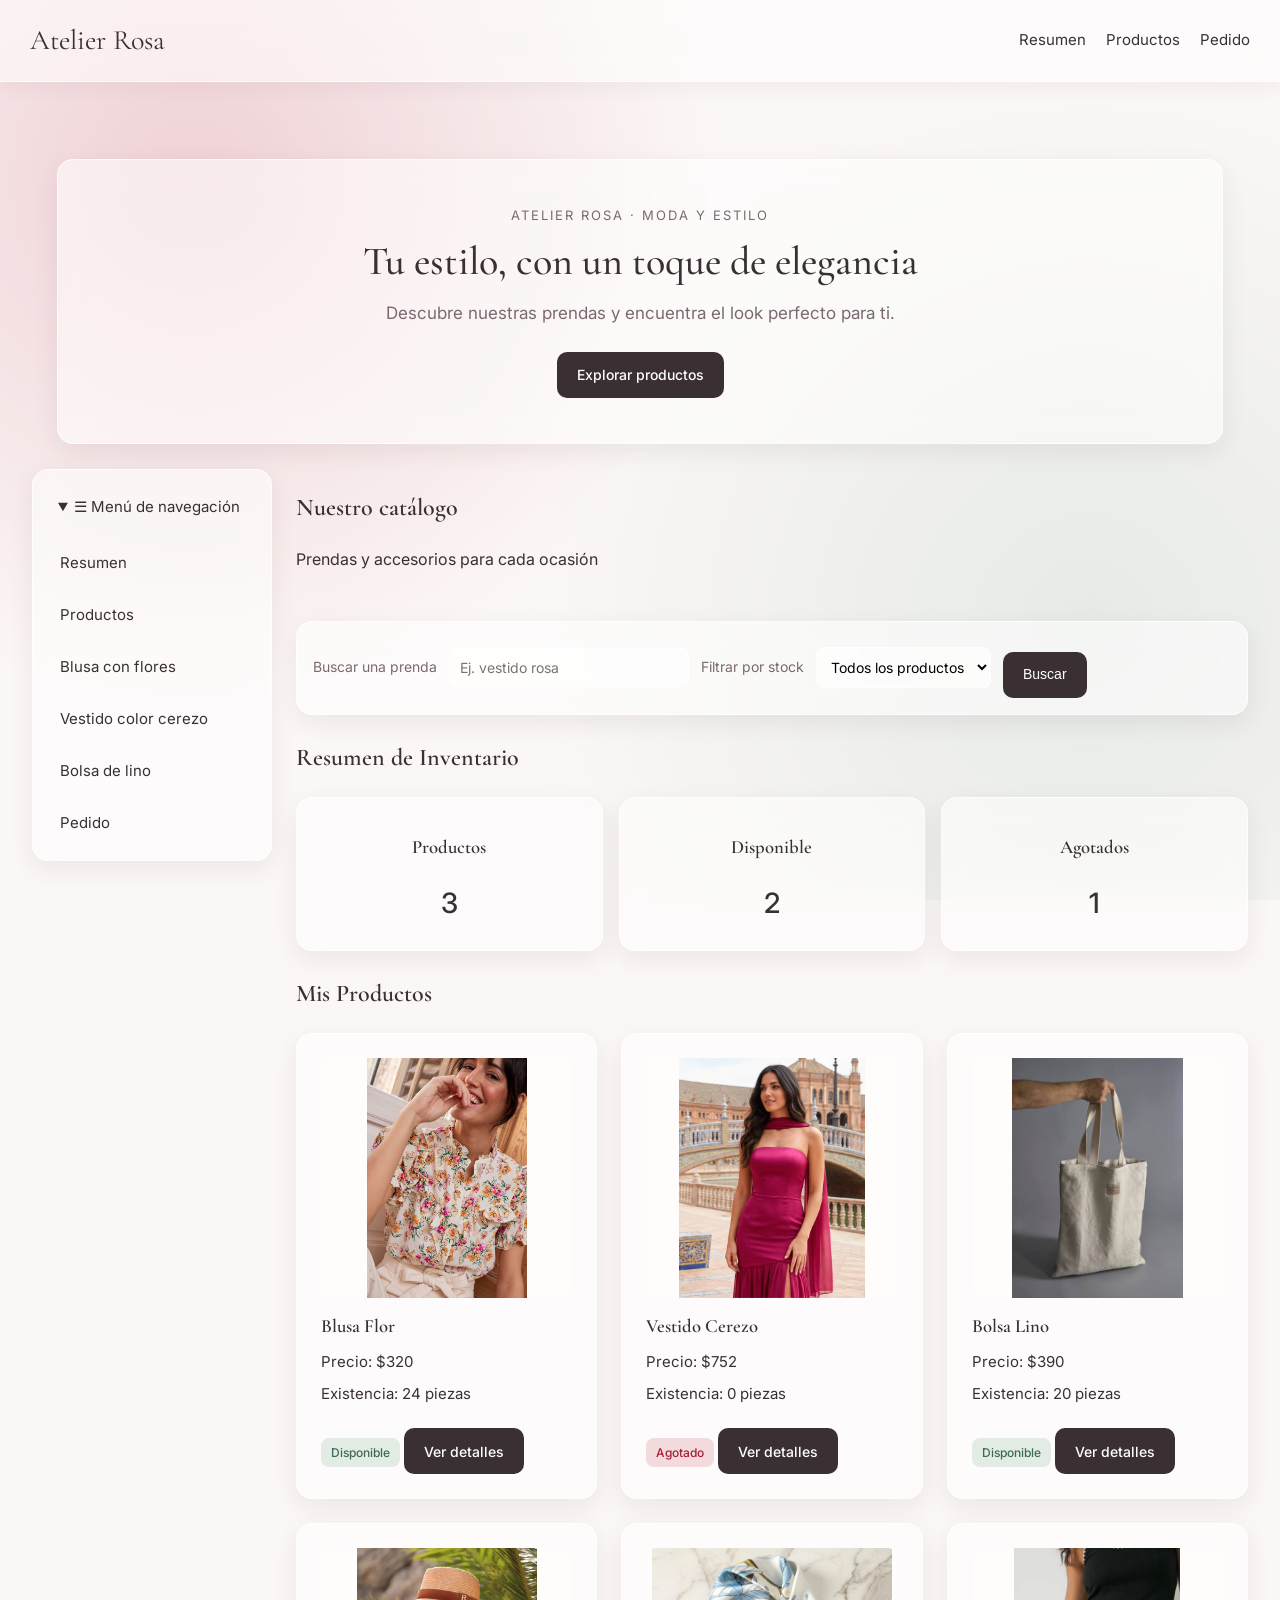
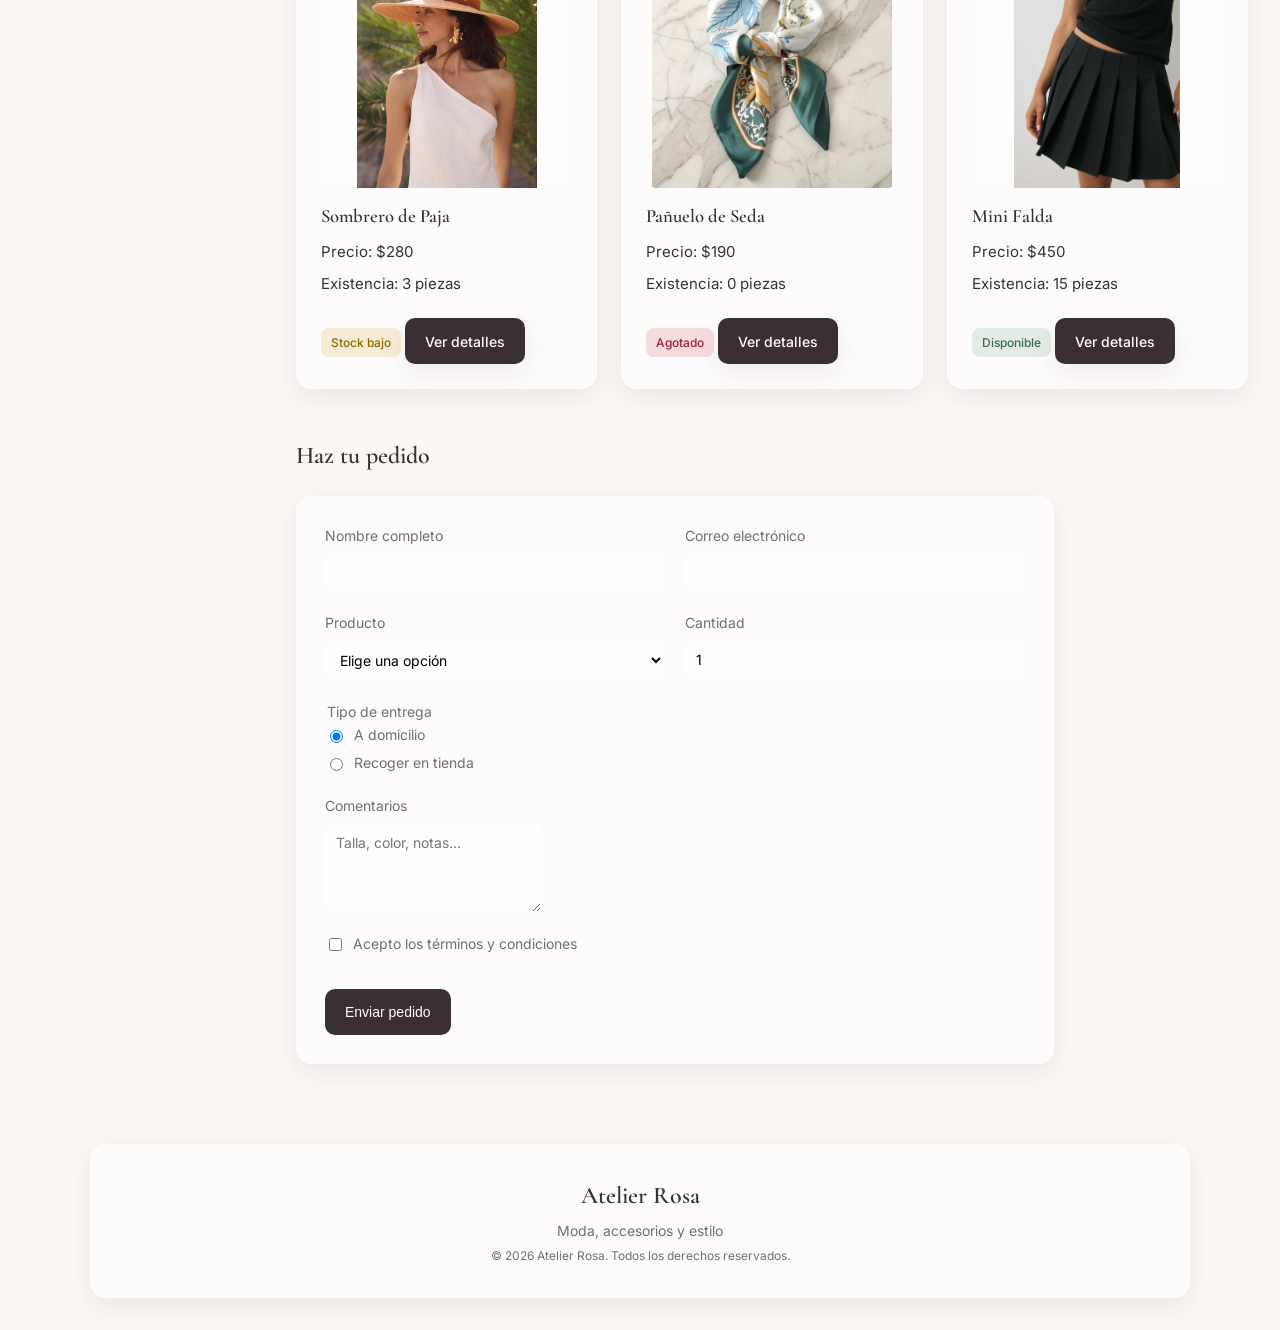
==== inventario/index.html @ b7610111 "Add files via upload" ====
<!DOCTYPE html>
<html lang="es">
<head>
    <meta charset="UTF-8">
    <meta name="viewport" content="width=device-width, initial-scale=1.0">
    <title>Atelier Rosa</title>

    <link rel="preconnect" href="https://fonts.googleapis.com">
    <link rel="preconnect" href="https://fonts.gstatic.com" crossorigin>
    <link href="https://fonts.googleapis.com/css2?family=Cormorant+Garamond:wght@500;600&family=Inter:wght@400;500&display=swap" rel="stylesheet">
    <link rel="stylesheet" href="styles.css">
</head>


<body>
    <!--Encabezado de pagina-->
    <header class="encabezado"> 
        <a href="#" class="logo">Atelier Rosa</a>

        <!--Menu de navegacion-->
        <nav>
            <a href="#resumen">Resumen</a>
            <a href="#productos">Productos</a>
            <a href="#pedido">Pedido</a>
        </nav>

    </header>

    <!--Contenido Principal-->
    <main>
        
        <!--Bienvenida-->

        <section class="bienvenida vidrio">
            <p class="etiqueta-bienvenida">ATELIER ROSA · MODA Y ESTILO</p>

            <h1>Tu estilo, con un toque de elegancia</h1>
            <p class="texto-bienvenida">
                Descubre nuestras prendas y encuentra el look perfecto para ti.
            </p>

            <a href="#productos" class="boton-bienvenida"> Explorar productos</a>
        </section>

        <!--Menu lateral-->
        <div class="diseno-panel">

        <aside class="barra-lateral vidrio">
            <details class="panel-lateral" open>
                <summary>☰ Menú de navegación</summary>
                <nav>
                    <a href="#resumen">Resumen</a>
                    <a href="#productos">Productos</a>
                    <a href="#detalles-blusa">Blusa con flores</a>
                    <a href="#vestido-cerezo">Vestido color cerezo</a>
                    <a href="#bolsa-lino">Bolsa de lino</a>

                    <a href="#pedido">Pedido</a>
                </nav>
                </details>
        </aside>

        <div class="contenido-panel">

        <section id="resumen">
            <h2>Nuestro catálogo</h2>
            <p>Prendas y accesorios para cada ocasión</p>
        </section>

        <!-- Herramientas para buscar y filtrar productos -->
        <form class="filtros-productos vidrio" action="#productos" method="get">
            <label for="buscar">Buscar una prenda</label>
            <input type="search" id="buscar" name="buscar" placeholder="Ej. vestido rosa">

            <label for="filtro-stock">Filtrar por stock</label>
            <select id="filtro-stock" name="stock">
                <option value="todos">Todos los productos</option>
                <option value="disponible">Disponible</option>
                <option value="bajo">Stock bajo</option>
                <option value="agotado">Agotado</option>
            </select>

            <button type="submit" class="boton-detalles">Buscar</button>

        </form>


         <!-- Resumen general del inventario -->
          <section class="resumen">
            <h2>Resumen de Inventario</h2>

            <div class="tarjetas-resumen">
                <article class="tarjeta-resumen vidrio">
                    <h3>Productos</h3>
                    <p>3</p>
                </article>

                <article class="tarjeta-resumen vidrio">
                    <h3>Disponible</h3>
                    <p>2</p>
                </article>

                <article class="tarjeta-resumen vidrio">
                    <h3>Agotados</h3>
                    <p>1</p>
                </article>
            </div>
          </section>


        <section id="productos">
            <h2>Mis Productos</h2>

            <div class="rejilla-productos">     <!-- Aquí agrupamos todas las tarjetas -->

                   <!-- primera tarjeta -->
                    <article class="producto vidrio">
                        <img
                        src="img/blusa-flores.jpg"
                        alt="Blusa con estampado de flores"
                        class="imagen-producto"
                        >

                        <h3>Blusa Flor</h3>
                        <p>Precio: $320</p>
                        <p>Existencia: 24 piezas</p>

                        <span class="disponible">Disponible</span>

                        <a href="#detalles-blusa" class="boton-detalles">
                            Ver detalles
                        </a>
                    </article>

                     <!-- seg. targ -->
                    <article class="producto vidrio">
                                                <img
                        src="img/vestido-cerezo.jpg"
                        alt="Vestido color cerezo"
                        class="imagen-producto"
                        >
                        <h3>Vestido Cerezo</h3>
                        <p>Precio: $752</p>
                        <p>Existencia: 0 piezas</p>

                        <span class="agotado">Agotado</span>

                        <a href="#vestido-cerezo" class="boton-detalles">
                            Ver detalles
                        </a>
                    </article>

                    <!-- terc. targ -->
                    <article class="producto vidrio">
                        <img
                        src="img/bolsa-lino.jpg"
                        alt="Bolsa de lino"
                        class="imagen-producto"
                        >
                        <h3>Bolsa Lino</h3>
                        <p>Precio: $390</p>
                        <p>Existencia: 20 piezas</p>

                        <span class="disponible">Disponible</span>

                        <a href="#bolsa-lino" class="boton-detalles">
                            Ver detalles
                        </a>
                    </article>

                    <!-- cuarta targ -->
                    <article class="producto vidrio">
                        <img
                        src="img/sombrero-paja.jpeg"
                        alt="Sombrero de Paja"
                        class="imagen-producto"
                        >
                        <h3>Sombrero de Paja</h3>
                        <p>Precio: $280</p>
                        <p>Existencia: 3 piezas</p>

                        <span class="bajo">Stock bajo</span>

                        <a href="#sombrero-paja" class="boton-detalles vidrio">
                            Ver detalles
                        </a>
                    </article>

                    <!-- quinta targ -->
                    <article class="producto vidrio">
                        <img
                        src="img/panuelo-seda.jpeg"
                        alt="panuelo de seda"
                        class="imagen-producto"
                        >
                        <h3>Pañuelo de Seda</h3>
                        <p>Precio: $190</p>
                        <p>Existencia: 0 piezas</p>

                        <span class="agotado">Agotado</span>

                        <a href="#panuelo-seda" class="boton-detalles vidrio">
                            Ver detalles
                        </a>
                    </article>

                    <!-- sexta. targ -->
                    <article class="producto vidrio">
                        <img
                        src="img/mini-falda.jpeg"
                        alt="Mini falda"
                        class="imagen-producto"
                        >
                        <h3>Mini Falda</h3>
                        <p>Precio: $450</p>
                        <p>Existencia: 15 piezas</p>

                        <span class="disponible">Disponible</span>

                        <a href="#mini-falda" class="boton-detalles vidrio">
                            Ver detalles
                        </a>
                    </article>
            </div>
        </section>

        <section id="pedido">
    <h2>Haz tu pedido</h2>

    <form class="formulario vidrio" action="#pedido" method="post">

        <div class="campo">
            <label for="nombre">Nombre completo</label>
            <input type="text" id="nombre" name="nombre" required>
        </div>

        <div class="campo">
            <label for="correo">Correo electrónico</label>
            <input type="email" id="correo" name="correo" required>
        </div>

        <div class="campo">
            <label for="producto">Producto</label>
            <select id="producto" name="producto" required>
                <option value="">Elige una opción</option>
                <option value="blusa">Blusa Flor</option>
                <option value="bolsa">Bolsa Lino</option>
            </select>
        </div>

        <div class="campo">
            <label for="cantidad">Cantidad</label>
            <input type="number" id="cantidad" name="cantidad" min="1" max="10" value="1" required>
        </div>

        <fieldset class="campo">
            <legend>Tipo de entrega</legend>
            <label><input type="radio" name="entrega" value="domicilio" checked> A domicilio</label>
            <label><input type="radio" name="entrega" value="tienda"> Recoger en tienda</label>
        </fieldset>

        <div class="campo campo-ancho">
            <label for="comentarios">Comentarios</label>
            <textarea id="comentarios" name="comentarios" rows="4" placeholder="Talla, color, notas..."></textarea>
        </div>

        <label class="terminos">
            <input type="checkbox" name="terminos" required>
            Acepto los términos y condiciones
        </label>

        <button type="submit" class="boton-detalles">Enviar pedido</button>
    </form>
</section>

        <!-- Detalles de la blusa -->
        <section id="detalles-blusa" class="detalles-producto vidrio">
            <h2>Blusa con flores</h2>
            <img
    src="img/blusa-flores.jpg"
    alt="Blusa con estampado de flores"
    class="imagen-producto"
>

<p><strong>Precio:</strong> $320</p>
<p><strong>Unidades disponibles:</strong> 24</p>
<p><strong>Descripción:</strong> Blusa ligera con estampado floral, ideal para un look delicado y primaveral.</p>

<a href="#productos" class="boton-detalles">Volver a productos</a>

        </section>

        <!-- Detalles del vestido -->
        <section id="vestido-cerezo" class="detalles-producto vidrio">
    <h2>Vestido color cerezo</h2>
    <img
    src="img/vestido-cerezo.jpg"
    alt="Vestido color cerezo"
    class="imagen-producto"
>

<p><strong>Precio:</strong> $752</p>
<p><strong>Unidades disponibles:</strong> 0</p>
<p><strong>Descripción:</strong> Vestido de color cerezo, perfecto para crear un look elegante y femenino.</p>

<a href="#productos" class="boton-detalles">Volver a productos</a>
</section>

<!-- Detalles de la bolsa -->
<section id="bolsa-lino" class="detalles-producto vidrio">
    <h2>Bolsa de lino</h2>

    <img
        src="img/bolsa-lino.jpg"
        alt="Bolsa de lino"
        class="imagen-producto"
    >

    <p><strong>Precio:</strong> $390</p>
    <p><strong>Unidades disponibles:</strong> 20</p>
    <p><strong>Descripción:</strong> Bolsa de lino ligera y versátil, ideal para acompañarte en tu día a día.</p>

    <a href="#productos" class="boton-detalles">Volver a productos</a>
</section>

<section id="sombrero-paja" class="detalles-producto">
    <h2>Sombrero de Paja</h2>
    <img src="img/sombrero-paja.jpeg" alt="Sombrero de paja" class="imagen-producto">
    <p><strong>Precio:</strong> $280</p>
    <p><strong>Unidades disponibles:</strong> 3</p>
    <p><strong>Description:</strong> Sombrero de paja ligero, ideal para días soleados.</p>
    <a href="#productos" class="boton-detalles">Volver a productos</a>

</section>


<section id="panuelo-seda" class="detalles-producto">
    <h2>Pañuelo de Seda</h2>
    <img src="img/panuelo-seda.jpeg" alt="Panuelo de Seda" class="imagen-producto">
    <p><strong>Precio:</strong> $190</p>
    <p><strong>Unidades disponibles:</strong> 0</p>
    <p><strong>Description:</strong> Pañuelo de seda suave, un toque elegante para cualquier look.</p>
    <a href="#productos" class="boton-detalles">Volver a productos</a>

</section>

<section id="mini-falda" class="detalles-producto vidrio">
    <h2>Mini falda</h2>
    <img src="img/mini-falda.jpeg" alt="mini-falda" class="imagen-producto">
    <p><strong>Precio:</strong> $450</p>
    <p><strong>Unidades disponibles:</strong> 15</p>
    <p><strong>Description:</strong> Mini falda versátil y cómoda, perfecta para el día a día.</p>
    <a href="#productos" class="boton-detalles">Volver a productos</a>

</section>

        </div>
        </div>
    </main>
<!--Pie de pagina-->
<footer class="pie vidrio">
    <p class="pie-marca">Atelier Rosa</p>
    <p class="pie-texto">Moda, accesorios y estilo</p>
    <p class="pie-copy">© 2026 Atelier Rosa. Todos los derechos reservados.</p>
</footer>


</body>
</html>
---- inventario/styles.css ----
:root {
    --fondo: #fbf7f5;
    --texto: #3a3033;
    --texto-suave: #7a6a70;
    --acento: #d98a9b;
    --vidrio: rgba(255, 255, 255, 0.55);
    --borde-vidrio: rgba(255, 255, 255, 0.7);
    --radio: 16px;
    --fuente-texto: "Inter", sans-serif;
    --fuente-titulo: "Cormorant Garamond", serif;
}

/* Estilos generales*/

body {
    background: 
        radial-gradient(circle at 15% 20%, rgba(217, 138, 155, 0.35), transparent 40%),
        radial-gradient(circle at 85% 70%, rgba(216, 226, 220, 0.6), transparent 45%),
        var(--fondo);
    background-attachment: fixed;
    color:  var(--texto);
    font-family: var(--fuente-texto);
    margin:0;
    line-height: 1.6;
    -webkit-font-smoothing: antialiased;

}

.vidrio {
    background: var(--vidrio);
    backdrop-filter: blur(12px);
    -webkit-backdrop-filter: blur(12px);
    border: 1px solid var(--borde-vidrio);
    box-shadow: 0 8px 24px rgba(60, 40, 50, 0.08);
    border-radius: var(--radio);
}

h1, h2, h3 {
    font-family: var(--fuente-titulo), sans-serif;
    font-weight: 600;
}

/* Separa el contenido de los bordes */
main {
    padding: 32px;
}


/* Bienvenida de Atelier Rosa */
.bienvenida {
    padding: 45px 30px;
    margin: 25px;
    text-align: center;
    
}

.etiqueta-bienvenida {
    color: var(--texto-suave);
    font-size: 13px;
    letter-spacing: 2px;
    text-transform: uppercase;
    margin: 0 0 12px;
}

.bienvenida h1 {
    color: var(--texto);
    font-size: clamp(30px, 4vw, 40px);
    font-weight: 500;
    line-height: 1.15;
    margin: 0 auto 16px;
    text-align: center;
}

.texto-bienvenida {
max-width: 600px;
margin: 0 auto 25px;
font-size: 17px;
color: var(--texto-suave);
}

.boton-bienvenida {
transition: background-color 0.3s ease,
transform 0.3s ease;
}

.boton-bienvenida:hover {
background-color: var(--acento);
}

@media (max-width: 500px) {
.bienvenida {
padding: 30px 18px;
margin: 15px 10px;
}
}


/* Encabezado de la tienda */
.encabezado{
    display: flex;
    justify-content: space-between;
    align-items: center;
    flex-wrap: wrap;
    gap: 15px;
    background: var(--vidrio);
    backdrop-filter: blur(12px);
    -webkit-backdrop-filter: blur(12px);
    border-bottom: 1px solid var(--borde-vidrio);
    padding: 18px 30px;
    box-shadow: 0 4px 20px rgba(60, 40, 50, 0.06);
    position: sticky;
    top: 0;
    z-index: 10;
    margin-bottom: 20px;


}

/* Quitamos el margen del título */
.encabezado .logo{
    margin: 0;
    font-size: 28px;
    font-family: var(--fuente-titulo);

}

/* Separamos los enlaces del menú */
.encabezado nav {
    display: flex;
    flex-wrap: wrap;
    gap: 20px;
}

/* Estilo de los enlaces */
.encabezado a{
    color: var(--texto);
    text-decoration: none;
    font-size: 15px;
    transition: color 0.3s ease;
}

/* Estilo cuando pasamos el cursor */
.encabezado a:hover {
    color:var(--texto-suave);

}

/* Estilo de los párrafos */
p{
    font-size: 16px;
}

/* Rejilla donde colocaremos los productos */
.rejilla-productos{
    display: grid;
    grid-template-columns: repeat(3, 1fr);
    gap: 24px;
    margin-top: 20px;
    max-width: 1100px;
    margin-left: auto;
    margin-right: auto;
}


/* Adapta las tarjetas al ancho de la pantalla */
@media (max-width: 750px) {
    .rejilla-productos {
        grid-template-columns: repeat(2, minmax(0, 1fr));
    }
}


/* Para pantallas pequeñas, como los móviles */
@media (max-width:500px) {
    .rejilla-productos{
        grid-template-columns: 1fr;
    }
    
    .producto{
        padding: 15px;
    }
}


/* Estilo de cada tarjeta */
.producto {
    padding: 24px;
    border-radius: var(--radio);
    transition: transform 0.3s ease, box-shadow 0.3s ease;
}

/* La tarjeta sube un poco al pasar el cursor */
.producto:hover {
    transform: translateY(-5px);
    box-shadow: 0 12px 28px rgba(60, 40, 50, 0.12);
}



/* Título de cada producto */
.producto h3 {
    color: var(--texto);
    margin-top: 12px;
    margin-bottom: 8px;
}

.producto p{
    font-size: 15px;
    margin: 8px 0;
}

/* Etiqueta para productos disponibles */
.disponible {
    background-color: rgba(120, 170, 140, 0.2);
    color: #3f6b52;
}


.disponible,
.bajo,
.agotado {
    display: inline-block;
    padding: 5px 10px;
    border-radius: 8px;
    font-size: 12px;
    font-weight:  500;
}
/* Etiqueta para productos con stock bajo */
.bajo {
    background-color: rgba(217, 164, 65, 0.2);
    color: #8a6d00;
}

.agotado {
    background-color: rgba(200, 90, 100, 0.2);
    color: #a32038;
}

#resumen,
#productos {
    margin-bottom: 48px;
}

/* Organiza los campos de búsqueda y filtro */
.filtros-productos {
    display: flex;
    flex-wrap: wrap;
    align-items: center;
    gap: 12px;
    margin-bottom: 24px;
    padding: 16px;
}

.filtros-productos label {
    font-size: 14px;
    color: var(--texto-suave);
}

/* Da estilo a la caja de búsqueda y al menú */
.filtros-productos input, 
.filtros-productos select{
    padding: 10px;
    border: 1px solid var(--borde-vidrio);
    background: rgba(255, 255, 255, 0.6);
    border-radius: 8px;
    font-family: var(--fuente-texto);
    font-size: 14px;
}

/* Separa el resumen del resto de la página */
.resumen{
    margin: 24px 0;
}

/* Coloca las tarjetas del resumen en columnas */
.tarjetas-resumen {
    display: grid;
    grid-template-columns: repeat(3, 1fr);
    gap: 16px;
}

/* Estilo individual de cada tarjeta */
.tarjeta-resumen {
    padding: 16px;
    text-align: center;
}

/* Destaca el número de cada tarjeta */
.tarjetas-resumen p {
    font-size: 28px;
    font-weight: 500;
    margin: 8px 0;
}

/* Adapta el resumen a pantallas pequeñas */
@media (max-width:600px) {
    .tarjetas-resumen {
        grid-template-columns: 1fr;
    }

    .encabezado {
        flex-wrap: wrap;
        gap: 12px;
    }

    .encabezado nav {
        flex-wrap: wrap;
        gap: 12px
    }
}

/* Organiza el panel en dos columnas */
.diseno-panel {
    display: flex;
    flex-direction: row;
    align-items: flex-start;
    gap: 24px;
}


/* Estilo del menú lateral */
.barra-lateral {
    flex: 0 0 240px;
    min-width: 0;
    padding: 15px;
    margin-bottom: 24px;
    box-sizing: border-box;
    transition: flex-basis 0.3s ease;

}

/* El contenido ocupa el espacio restante */
.contenido-panel {
    flex: 1;
    min-width: 0;
}

.panel-lateral summary{
    cursor: pointer;
    color: var(--texto);
    font-size: 15px;
    padding: 10px;
    border-radius: 8px;
    list-style-position: inside;
    background-color: transparent;
}

/* Organiza los enlaces del menú lateral */
.barra-lateral nav {
    display: flex;
    flex-direction: column;
    gap: 8px;
    margin-top: 12px;
}

/* Estilo de los enlaces laterales */
.barra-lateral a{
    display: block;
    padding: 10px 12px;
    border-radius: 8px;
    color: var(--texto);
    text-decoration: none;
    transition: color 0.3s ease;
    font-size: 15px;
    overflow-wrap: anywhere;
    background-color: transparent;

}

.barra-lateral:has(.panel-lateral:not([open])){
    flex-basis: 70px;
    padding: 8px;
}

.barra-lateral:has(.panel-lateral:not([open])) .panel-lateral summary {
font-size: 0;
text-align: center;
}

.barra-lateral:has(.panel-lateral:not([open])) .panel-lateral summary::before {
content: "☰";
font-size: 25px;
}
/* Efecto al pasar el cursor */
.barra-lateral a:hover {
    color:var(--texto);
}

/* En móviles, coloca el menú encima del contenido */
@media (max-width: 700px) {
    .barra-lateral {
flex-basis: auto;
width: 100%;
    }

    .barra-lateral:has(.panel-lateral:not([open])) {
    flex-basis: auto;
    width: 100%;
}

    
}


/* Da un tamaño uniforme a las fotos de los productos */
.imagen-producto {
    width: 100%;
    height: 180px;
    object-fit: contain;
    object-position: center;
    border-radius: 10px;
    display: block;
    margin-bottom: 14px;
    background-color: rgba(255, 255, 255, 0.4);
    box-sizing: border-box;
}

/* En pantallas grandes, damos más espacio a las fotos */
@media (min-width: 1000px) {
    .imagen-producto {
        height: 240px;
    }
}

/* Estilo uniforme para los botones */
.boton-detalles,
.boton-bienvenida {
    display: inline-flex;
    align-items: center;
    justify-content: center;
    box-sizing: border-box;
    min-height: 46px;
    padding: 10px 20px;
    border: 0;
    border-radius: 10px;
    text-align: center;
    line-height: 1.25;
    overflow-wrap: anywhere;
    background-color: var(--texto);
    color: white;
    font-size: 14px;
    font-weight: 500;
    text-decoration: none;
    
}

/* Botones de las tarjetas */
.boton-detalles {
    margin-top: 14px;
    transition: background-color 0.3s ease,
                transform 0.3s ease;
}

.boton-bienvenida:hover,
.boton-detalles:hover {
    background-color: var(--acento);
    color: var(--texto);
    transform: translateY(-1px);
}

/* Si la tarjeta tiene varios elementos, evita espacios irregulares */
.producto {
    min-width: 0;
    box-sizing: border-box;
}

.producto .boton-detalles {
    max-width: 100%;
}

/* Ajustes para móviles */
@media (max-width: 500px) {
    .boton-detalles,
    .boton-bienvenida {
        padding: 10px 16px;
        font-size: 14px;
    }
}


/* Secciones de detalles de los productos */
.detalles-producto {
    padding: 25px;
    margin: 35px auto;
    max-width: 700px;
    box-sizing: border-box;
    scroll-margin-top: 100px;
    display: none;

}

.detalles-producto:target {
    display: block;
    position: fixed;
    inset: 0;
    margin: auto;
    height: fit-content;
    z-index: 100;
    width: min(90vw, 520px);
    max-height: 85vh;
    overflow-y: auto;
    background: rgba(255, 255, 255, 0.92);
    box-shadow: 0 0 0 100vmax rgba(58, 48, 51, 0.35);
    animation: aparecer 0.3s ease;
}

/*restalta la imagen*/
.detalles-producto:target .imagen-producto {
    max-width: 100%;
    height: 300px;
    background: rgba(255, 255, 255, 0.7);
    box-shadow: 0 10px 30px rgba(60, 40, 50, 0.15);
    padding: 12px;
}

/* animacion de entrada*/
@keyframes aparecer {
    from { opacity: 0; scale: 0.96; }
    to   { opacity: 1; scale: 1; }
}

/* Títulos de los detalles */
.detalles-producto .imagen-producto {
    display: block;
    width: 100%;
    max-width: 350px;
    height: 280px;
    object-fit: contain;
    margin: 0 auto 20px;
    border-radius: 12px;
}

/* Texto de los detalles */
.detalles-producto p{
    font-size: 16px;
    line-height: 1.5;
}

/* Botón para volver a los productos */
.detalles-producto .boton-detalles {
    margin-top: 10px;
}

/* Ajustes para pantallas pequeñas */
@media (max-width: 500px){
    .detalles-producto{
        padding: 18px;
        margin: 25px 10px;
    }

    .detalles-producto .imagen-producto {
        height:220px;
    }
    .detalles-producto:target {
    margin: auto;
    }
}

input:focus-visible,
select:focus-visible,
summary:focus-visible {
    outline: 2px solid var(--acento);
    outline-offset: 3px;
}

@supports not (backdrop-filter: blur(1px)) {
    .vidrio, .encabezado {
        background: rgba(255, 255, 255, 0.9);
    }
}

.formulario {
    display: grid;
    grid-template-columns: repeat(2, 1fr);
    gap: 20px;
    padding: 28px;
    max-width: 700px;
}

.campo {
    display: flex;
    flex-direction: column;
    gap: 6px;
    border: 0;
    padding: 0;
    margin: 0;
}

.campo-ancho,
.terminos,
.formulario button {
    grid-column: 1 / -1;
    justify-self: start;
}

.formulario label,
.formulario legend {
    font-size: 14px;
    color: var(--texto-suave);
}

.formulario input[type="text"],
.formulario input[type="email"],
.formulario input[type="number"],
.formulario select,
.formulario textarea {
    padding: 10px;
    border: 1px solid var(--borde-vidrio);
    background: rgba(255, 255, 255, 0.6);
    border-radius: 8px;
    font-family: var(--fuente-texto);
    font-size: 14px;
}

.formulario fieldset label,
.terminos {
    display: flex;
    align-items: center;
    gap: 8px;
}

.pie {
    width: calc(100% - 64px);
    max-width: 1100px;
    margin:48px auto 32px;
    padding: 28px 24px;
    box-sizing: border-box;
    text-align: center;

}

@media (max-width: 600px) {
    .formulario {
        grid-template-columns: 1fr;
    }
}

a:focus-visible,
input:focus-visible,
select:focus-visible,
textarea:focus-visible,
button:focus-visible,
summary:focus-visible {
    outline: 2px solid var(--acento);
    outline-offset: 3px;
}

.pie p{
    margin: 4px 0;
}

.pie-marca {
    font-family: var(--fuente-titulo);
    font-size: 24px;
    font-weight: 600;
}

.pie-texto {
    font-size: 14px;
    color: var(--texto-suave);
}

.pie-copy {
    font-size: 12px;
    color: var(--texto-suave);
}
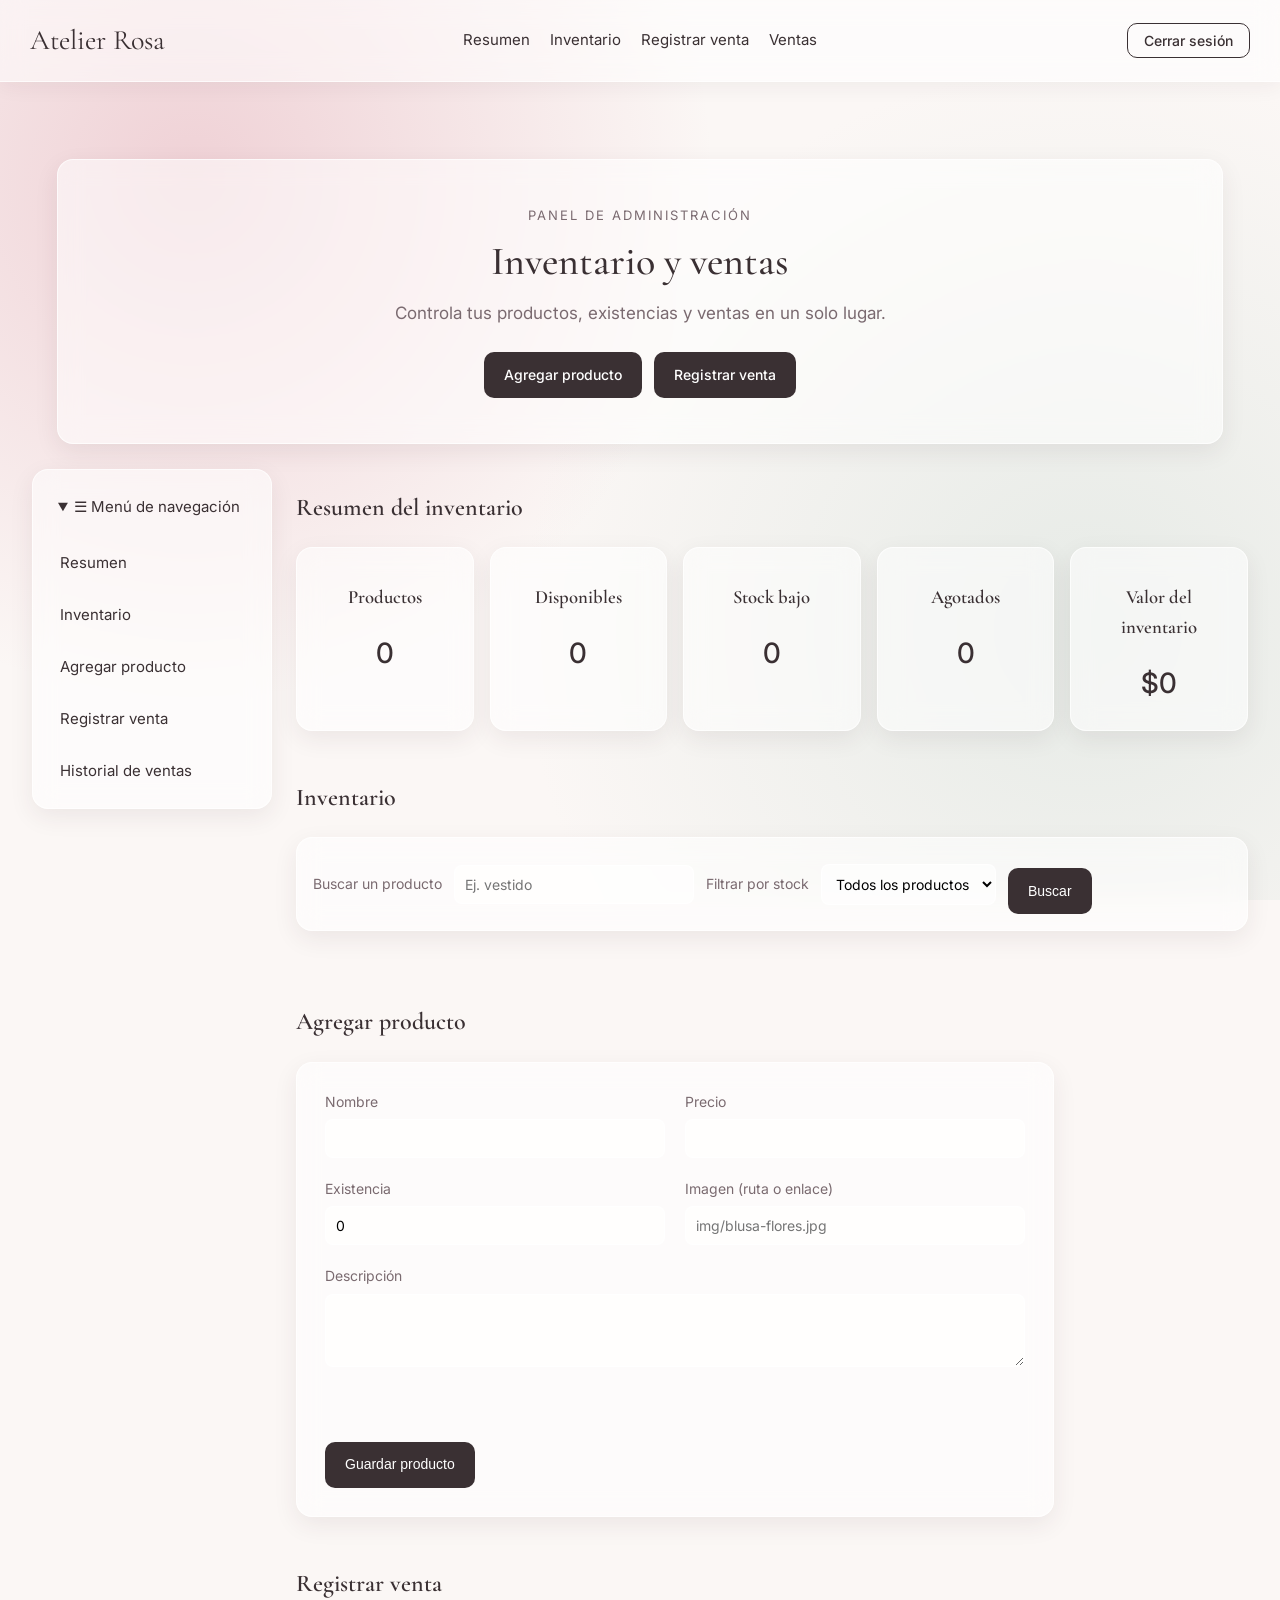
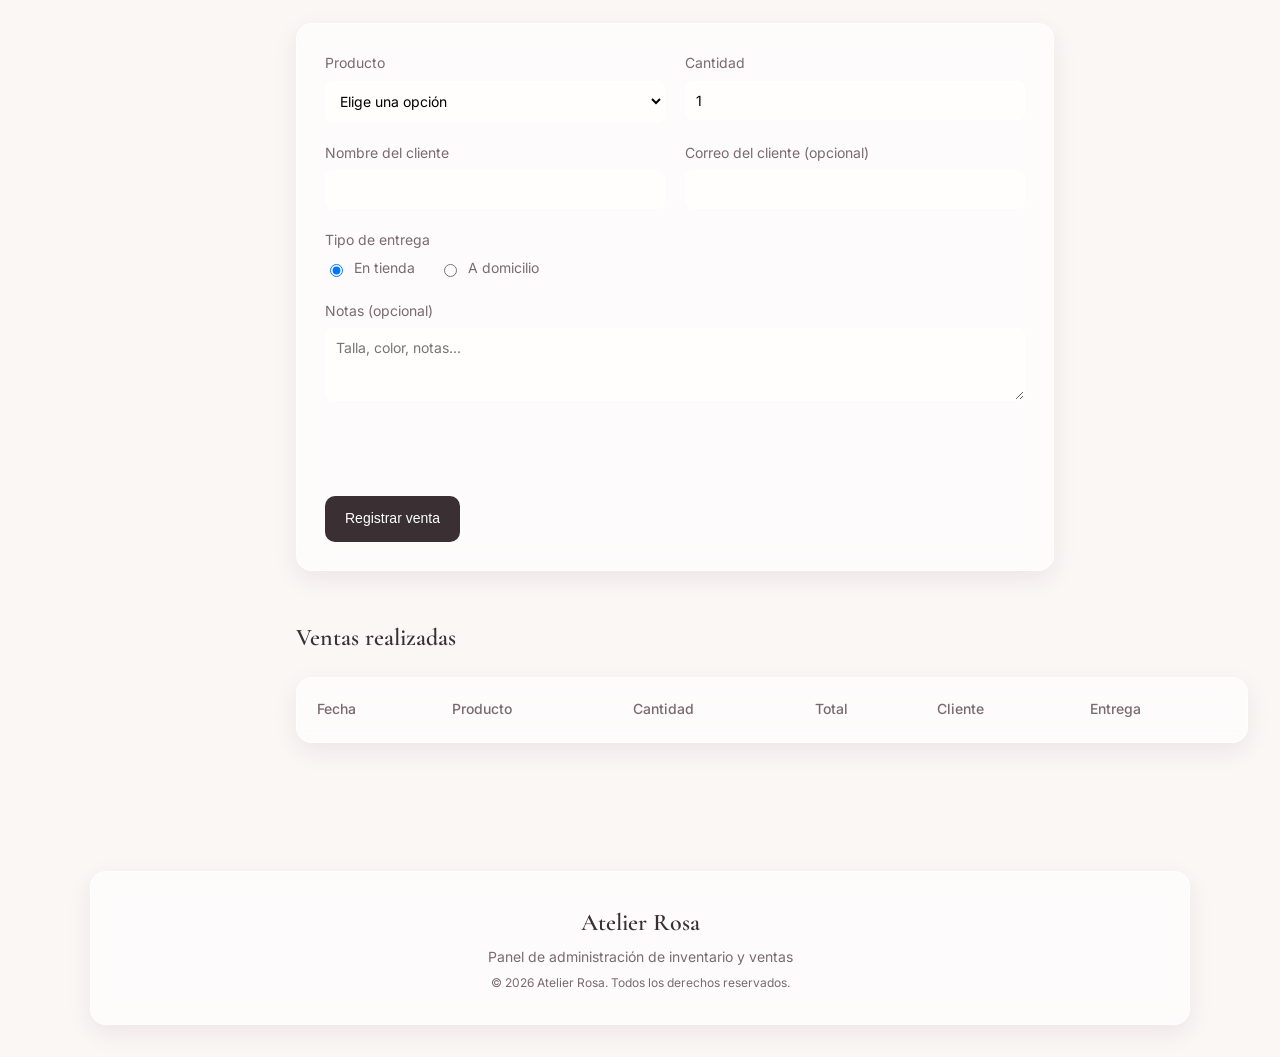
==== commit 97b6c305: "Panel de inventario y ventas con Supabase" ====
--- a/inventario/index.html
+++ b/inventario/index.html
@@ -3,7 +3,7 @@
 <head>
     <meta charset="UTF-8">
     <meta name="viewport" content="width=device-width, initial-scale=1.0">
-    <title>Atelier Rosa</title>
+    <title>Panel de inventario · Atelier Rosa</title>
 
     <link rel="preconnect" href="https://fonts.googleapis.com">
     <link rel="preconnect" href="https://fonts.gstatic.com" crossorigin>
@@ -11,359 +11,253 @@
     <link rel="stylesheet" href="styles.css">
 </head>
 
-
 <body>
     <!--Encabezado de pagina-->
-    <header class="encabezado"> 
+    <header class="encabezado">
         <a href="#" class="logo">Atelier Rosa</a>
 
         <!--Menu de navegacion-->
         <nav>
             <a href="#resumen">Resumen</a>
-            <a href="#productos">Productos</a>
-            <a href="#pedido">Pedido</a>
+            <a href="#productos">Inventario</a>
+            <a href="#venta">Registrar venta</a>
+            <a href="#ventas">Ventas</a>
         </nav>
 
+        <!--Sesion del administrador-->
+        <div class="sesion">
+            <span id="correo-usuario" class="correo-usuario"></span>
+            <button type="button" id="boton-salir" class="boton-salir">Cerrar sesión</button>
+        </div>
     </header>
 
     <!--Contenido Principal-->
     <main>
-        
-        <!--Bienvenida-->
-
+
+        <!--Bienvenida del panel-->
         <section class="bienvenida vidrio">
-            <p class="etiqueta-bienvenida">ATELIER ROSA · MODA Y ESTILO</p>
-
-            <h1>Tu estilo, con un toque de elegancia</h1>
+            <p class="etiqueta-bienvenida">PANEL DE ADMINISTRACIÓN</p>
+
+            <h1>Inventario y ventas</h1>
             <p class="texto-bienvenida">
-                Descubre nuestras prendas y encuentra el look perfecto para ti.
+                Controla tus productos, existencias y ventas en un solo lugar.
             </p>
 
-            <a href="#productos" class="boton-bienvenida"> Explorar productos</a>
-        </section>
-
-        <!--Menu lateral-->
-        <div class="diseno-panel">
-
-        <aside class="barra-lateral vidrio">
-            <details class="panel-lateral" open>
-                <summary>☰ Menú de navegación</summary>
-                <nav>
-                    <a href="#resumen">Resumen</a>
-                    <a href="#productos">Productos</a>
-                    <a href="#detalles-blusa">Blusa con flores</a>
-                    <a href="#vestido-cerezo">Vestido color cerezo</a>
-                    <a href="#bolsa-lino">Bolsa de lino</a>
-
-                    <a href="#pedido">Pedido</a>
-                </nav>
-                </details>
-        </aside>
-
-        <div class="contenido-panel">
-
-        <section id="resumen">
-            <h2>Nuestro catálogo</h2>
-            <p>Prendas y accesorios para cada ocasión</p>
-        </section>
-
-        <!-- Herramientas para buscar y filtrar productos -->
-        <form class="filtros-productos vidrio" action="#productos" method="get">
-            <label for="buscar">Buscar una prenda</label>
-            <input type="search" id="buscar" name="buscar" placeholder="Ej. vestido rosa">
-
-            <label for="filtro-stock">Filtrar por stock</label>
-            <select id="filtro-stock" name="stock">
-                <option value="todos">Todos los productos</option>
-                <option value="disponible">Disponible</option>
-                <option value="bajo">Stock bajo</option>
-                <option value="agotado">Agotado</option>
-            </select>
-
-            <button type="submit" class="boton-detalles">Buscar</button>
-
-        </form>
-
-
-         <!-- Resumen general del inventario -->
-          <section class="resumen">
-            <h2>Resumen de Inventario</h2>
-
-            <div class="tarjetas-resumen">
-                <article class="tarjeta-resumen vidrio">
-                    <h3>Productos</h3>
-                    <p>3</p>
-                </article>
-
-                <article class="tarjeta-resumen vidrio">
-                    <h3>Disponible</h3>
-                    <p>2</p>
-                </article>
-
-                <article class="tarjeta-resumen vidrio">
-                    <h3>Agotados</h3>
-                    <p>1</p>
-                </article>
-            </div>
-          </section>
-
-
-        <section id="productos">
-            <h2>Mis Productos</h2>
-
-            <div class="rejilla-productos">     <!-- Aquí agrupamos todas las tarjetas -->
-
-                   <!-- primera tarjeta -->
-                    <article class="producto vidrio">
-                        <img
-                        src="img/blusa-flores.jpg"
-                        alt="Blusa con estampado de flores"
-                        class="imagen-producto"
-                        >
-
-                        <h3>Blusa Flor</h3>
-                        <p>Precio: $320</p>
-                        <p>Existencia: 24 piezas</p>
-
-                        <span class="disponible">Disponible</span>
-
-                        <a href="#detalles-blusa" class="boton-detalles">
-                            Ver detalles
-                        </a>
-                    </article>
-
-                     <!-- seg. targ -->
-                    <article class="producto vidrio">
-                                                <img
-                        src="img/vestido-cerezo.jpg"
-                        alt="Vestido color cerezo"
-                        class="imagen-producto"
-                        >
-                        <h3>Vestido Cerezo</h3>
-                        <p>Precio: $752</p>
-                        <p>Existencia: 0 piezas</p>
-
-                        <span class="agotado">Agotado</span>
-
-                        <a href="#vestido-cerezo" class="boton-detalles">
-                            Ver detalles
-                        </a>
-                    </article>
-
-                    <!-- terc. targ -->
-                    <article class="producto vidrio">
-                        <img
-                        src="img/bolsa-lino.jpg"
-                        alt="Bolsa de lino"
-                        class="imagen-producto"
-                        >
-                        <h3>Bolsa Lino</h3>
-                        <p>Precio: $390</p>
-                        <p>Existencia: 20 piezas</p>
-
-                        <span class="disponible">Disponible</span>
-
-                        <a href="#bolsa-lino" class="boton-detalles">
-                            Ver detalles
-                        </a>
-                    </article>
-
-                    <!-- cuarta targ -->
-                    <article class="producto vidrio">
-                        <img
-                        src="img/sombrero-paja.jpeg"
-                        alt="Sombrero de Paja"
-                        class="imagen-producto"
-                        >
-                        <h3>Sombrero de Paja</h3>
-                        <p>Precio: $280</p>
-                        <p>Existencia: 3 piezas</p>
-
-                        <span class="bajo">Stock bajo</span>
-
-                        <a href="#sombrero-paja" class="boton-detalles vidrio">
-                            Ver detalles
-                        </a>
-                    </article>
-
-                    <!-- quinta targ -->
-                    <article class="producto vidrio">
-                        <img
-                        src="img/panuelo-seda.jpeg"
-                        alt="panuelo de seda"
-                        class="imagen-producto"
-                        >
-                        <h3>Pañuelo de Seda</h3>
-                        <p>Precio: $190</p>
-                        <p>Existencia: 0 piezas</p>
-
-                        <span class="agotado">Agotado</span>
-
-                        <a href="#panuelo-seda" class="boton-detalles vidrio">
-                            Ver detalles
-                        </a>
-                    </article>
-
-                    <!-- sexta. targ -->
-                    <article class="producto vidrio">
-                        <img
-                        src="img/mini-falda.jpeg"
-                        alt="Mini falda"
-                        class="imagen-producto"
-                        >
-                        <h3>Mini Falda</h3>
-                        <p>Precio: $450</p>
-                        <p>Existencia: 15 piezas</p>
-
-                        <span class="disponible">Disponible</span>
-
-                        <a href="#mini-falda" class="boton-detalles vidrio">
-                            Ver detalles
-                        </a>
-                    </article>
+            <div class="acciones-bienvenida">
+                <a href="#administrar" class="boton-bienvenida">Agregar producto</a>
+                <a href="#venta" class="boton-bienvenida">Registrar venta</a>
             </div>
         </section>
 
-        <section id="pedido">
-    <h2>Haz tu pedido</h2>
-
-    <form class="formulario vidrio" action="#pedido" method="post">
-
-        <div class="campo">
-            <label for="nombre">Nombre completo</label>
-            <input type="text" id="nombre" name="nombre" required>
-        </div>
-
-        <div class="campo">
-            <label for="correo">Correo electrónico</label>
-            <input type="email" id="correo" name="correo" required>
-        </div>
-
-        <div class="campo">
-            <label for="producto">Producto</label>
-            <select id="producto" name="producto" required>
-                <option value="">Elige una opción</option>
-                <option value="blusa">Blusa Flor</option>
-                <option value="bolsa">Bolsa Lino</option>
-            </select>
-        </div>
-
-        <div class="campo">
-            <label for="cantidad">Cantidad</label>
-            <input type="number" id="cantidad" name="cantidad" min="1" max="10" value="1" required>
-        </div>
-
-        <fieldset class="campo">
-            <legend>Tipo de entrega</legend>
-            <label><input type="radio" name="entrega" value="domicilio" checked> A domicilio</label>
-            <label><input type="radio" name="entrega" value="tienda"> Recoger en tienda</label>
-        </fieldset>
-
-        <div class="campo campo-ancho">
-            <label for="comentarios">Comentarios</label>
-            <textarea id="comentarios" name="comentarios" rows="4" placeholder="Talla, color, notas..."></textarea>
-        </div>
-
-        <label class="terminos">
-            <input type="checkbox" name="terminos" required>
-            Acepto los términos y condiciones
-        </label>
-
-        <button type="submit" class="boton-detalles">Enviar pedido</button>
-    </form>
-</section>
-
-        <!-- Detalles de la blusa -->
-        <section id="detalles-blusa" class="detalles-producto vidrio">
-            <h2>Blusa con flores</h2>
-            <img
-    src="img/blusa-flores.jpg"
-    alt="Blusa con estampado de flores"
-    class="imagen-producto"
->
-
-<p><strong>Precio:</strong> $320</p>
-<p><strong>Unidades disponibles:</strong> 24</p>
-<p><strong>Descripción:</strong> Blusa ligera con estampado floral, ideal para un look delicado y primaveral.</p>
-
-<a href="#productos" class="boton-detalles">Volver a productos</a>
-
-        </section>
-
-        <!-- Detalles del vestido -->
-        <section id="vestido-cerezo" class="detalles-producto vidrio">
-    <h2>Vestido color cerezo</h2>
-    <img
-    src="img/vestido-cerezo.jpg"
-    alt="Vestido color cerezo"
-    class="imagen-producto"
->
-
-<p><strong>Precio:</strong> $752</p>
-<p><strong>Unidades disponibles:</strong> 0</p>
-<p><strong>Descripción:</strong> Vestido de color cerezo, perfecto para crear un look elegante y femenino.</p>
-
-<a href="#productos" class="boton-detalles">Volver a productos</a>
-</section>
-
-<!-- Detalles de la bolsa -->
-<section id="bolsa-lino" class="detalles-producto vidrio">
-    <h2>Bolsa de lino</h2>
-
-    <img
-        src="img/bolsa-lino.jpg"
-        alt="Bolsa de lino"
-        class="imagen-producto"
-    >
-
-    <p><strong>Precio:</strong> $390</p>
-    <p><strong>Unidades disponibles:</strong> 20</p>
-    <p><strong>Descripción:</strong> Bolsa de lino ligera y versátil, ideal para acompañarte en tu día a día.</p>
-
-    <a href="#productos" class="boton-detalles">Volver a productos</a>
-</section>
-
-<section id="sombrero-paja" class="detalles-producto">
-    <h2>Sombrero de Paja</h2>
-    <img src="img/sombrero-paja.jpeg" alt="Sombrero de paja" class="imagen-producto">
-    <p><strong>Precio:</strong> $280</p>
-    <p><strong>Unidades disponibles:</strong> 3</p>
-    <p><strong>Description:</strong> Sombrero de paja ligero, ideal para días soleados.</p>
-    <a href="#productos" class="boton-detalles">Volver a productos</a>
-
-</section>
-
-
-<section id="panuelo-seda" class="detalles-producto">
-    <h2>Pañuelo de Seda</h2>
-    <img src="img/panuelo-seda.jpeg" alt="Panuelo de Seda" class="imagen-producto">
-    <p><strong>Precio:</strong> $190</p>
-    <p><strong>Unidades disponibles:</strong> 0</p>
-    <p><strong>Description:</strong> Pañuelo de seda suave, un toque elegante para cualquier look.</p>
-    <a href="#productos" class="boton-detalles">Volver a productos</a>
-
-</section>
-
-<section id="mini-falda" class="detalles-producto vidrio">
-    <h2>Mini falda</h2>
-    <img src="img/mini-falda.jpeg" alt="mini-falda" class="imagen-producto">
-    <p><strong>Precio:</strong> $450</p>
-    <p><strong>Unidades disponibles:</strong> 15</p>
-    <p><strong>Description:</strong> Mini falda versátil y cómoda, perfecta para el día a día.</p>
-    <a href="#productos" class="boton-detalles">Volver a productos</a>
-
-</section>
-
-        </div>
+        <div class="diseno-panel">
+
+            <!--Menu lateral-->
+            <aside class="barra-lateral vidrio">
+                <details class="panel-lateral" open>
+                    <summary>☰ Menú de navegación</summary>
+                    <nav>
+                        <a href="#resumen">Resumen</a>
+                        <a href="#productos">Inventario</a>
+                        <a href="#administrar">Agregar producto</a>
+                        <a href="#venta">Registrar venta</a>
+                        <a href="#ventas">Historial de ventas</a>
+                    </nav>
+                </details>
+            </aside>
+
+            <div class="contenido-panel">
+
+                <!-- Resumen general del inventario -->
+                <section id="resumen">
+                    <h2>Resumen del inventario</h2>
+
+                    <div class="tarjetas-resumen">
+                        <article class="tarjeta-resumen vidrio">
+                            <h3>Productos</h3>
+                            <p id="resumen-total">0</p>
+                        </article>
+
+                        <article class="tarjeta-resumen vidrio">
+                            <h3>Disponibles</h3>
+                            <p id="resumen-disponibles">0</p>
+                        </article>
+
+                        <article class="tarjeta-resumen vidrio">
+                            <h3>Stock bajo</h3>
+                            <p id="resumen-bajo">0</p>
+                        </article>
+
+                        <article class="tarjeta-resumen vidrio">
+                            <h3>Agotados</h3>
+                            <p id="resumen-agotados">0</p>
+                        </article>
+
+                        <article class="tarjeta-resumen vidrio">
+                            <h3>Valor del inventario</h3>
+                            <p id="resumen-valor">$0</p>
+                        </article>
+                    </div>
+                </section>
+
+                <!-- Inventario: busqueda, filtro y lista de productos -->
+                <section id="productos">
+                    <h2>Inventario</h2>
+
+                    <form class="filtros-productos vidrio" id="formulario-filtros">
+                        <label for="buscar">Buscar un producto</label>
+                        <input type="search" id="buscar" name="buscar" placeholder="Ej. vestido">
+
+                        <label for="filtro-stock">Filtrar por stock</label>
+                        <select id="filtro-stock" name="stock">
+                            <option value="todos">Todos los productos</option>
+                            <option value="disponible">Disponible</option>
+                            <option value="bajo">Stock bajo</option>
+                            <option value="agotado">Agotado</option>
+                        </select>
+
+                        <button type="submit" class="boton-detalles">Buscar</button>
+                    </form>
+
+                    <div class="rejilla-productos" id="rejilla-productos"></div>
+                </section>
+
+                <!-- Alta y edicion de productos -->
+                <section id="administrar">
+                    <h2 id="titulo-admin">Agregar producto</h2>
+
+                    <form class="formulario vidrio" id="formulario-producto" novalidate>
+                        <input type="hidden" id="producto-id">
+
+                        <div class="campo">
+                            <label for="prod-nombre">Nombre</label>
+                            <input type="text" id="prod-nombre" required>
+                        </div>
+
+                        <div class="campo">
+                            <label for="prod-precio">Precio</label>
+                            <input type="number" id="prod-precio" min="0" step="0.01" required>
+                        </div>
+
+                        <div class="campo">
+                            <label for="prod-existencia">Existencia</label>
+                            <input type="number" id="prod-existencia" min="0" step="1" value="0" required>
+                        </div>
+
+                        <div class="campo">
+                            <label for="prod-imagen">Imagen (ruta o enlace)</label>
+                            <input type="text" id="prod-imagen" placeholder="img/blusa-flores.jpg">
+                        </div>
+
+                        <div class="campo campo-ancho">
+                            <label for="prod-descripcion">Descripción</label>
+                            <textarea id="prod-descripcion" rows="3"></textarea>
+                        </div>
+
+                        <p id="mensaje-producto" class="mensaje campo-ancho" role="alert" aria-live="polite"></p>
+
+                        <button type="submit" id="boton-guardar" class="boton-detalles">Guardar producto</button>
+                        <button type="button" id="boton-cancelar" class="boton-secundario" hidden>Cancelar edición</button>
+                    </form>
+                </section>
+
+                <!-- Registro de ventas -->
+                <section id="venta">
+                    <h2>Registrar venta</h2>
+
+                    <form class="formulario vidrio" id="formulario-venta" novalidate>
+
+                        <div class="campo">
+                            <label for="producto">Producto</label>
+                            <select id="producto" name="producto" required>
+                                <option value="">Elige una opción</option>
+                            </select>
+                        </div>
+
+                        <div class="campo">
+                            <label for="cantidad">Cantidad</label>
+                            <input type="number" id="cantidad" name="cantidad" min="1" step="1" value="1" required>
+                        </div>
+
+                        <div class="campo">
+                            <label for="cliente-nombre">Nombre del cliente</label>
+                            <input type="text" id="cliente-nombre" name="cliente-nombre" required>
+                        </div>
+
+                        <div class="campo">
+                            <label for="cliente-correo">Correo del cliente (opcional)</label>
+                            <input type="email" id="cliente-correo" name="cliente-correo">
+                        </div>
+
+                        <fieldset class="campo campo-ancho">
+                            <legend>Tipo de entrega</legend>
+                            <label><input type="radio" name="entrega" value="tienda" checked> En tienda</label>
+                            <label><input type="radio" name="entrega" value="domicilio"> A domicilio</label>
+                        </fieldset>
+
+                        <div class="campo campo-ancho" id="campo-direccion">
+                            <label for="direccion">Dirección de entrega</label>
+                            <input type="text" id="direccion" name="direccion" placeholder="Calle, número, colonia, ciudad">
+                        </div>
+
+                        <div class="campo campo-ancho">
+                            <label for="comentarios">Notas (opcional)</label>
+                            <textarea id="comentarios" name="comentarios" rows="3" placeholder="Talla, color, notas..."></textarea>
+                        </div>
+
+                        <p id="resumen-venta" class="resumen-venta campo-ancho"></p>
+                        <p id="mensaje-venta" class="mensaje campo-ancho" role="alert" aria-live="polite"></p>
+
+                        <button type="submit" id="boton-venta" class="boton-detalles">Registrar venta</button>
+                    </form>
+                </section>
+
+                <!-- Historial de ventas -->
+                <section id="ventas">
+                    <h2>Ventas realizadas</h2>
+                    <p id="total-vendido" class="total-vendido"></p>
+
+                    <div class="tabla-contenedor vidrio">
+                        <table class="tabla-ventas">
+                            <thead>
+                                <tr>
+                                    <th>Fecha</th>
+                                    <th>Producto</th>
+                                    <th>Cantidad</th>
+                                    <th>Total</th>
+                                    <th>Cliente</th>
+                                    <th>Entrega</th>
+                                </tr>
+                            </thead>
+                            <tbody id="cuerpo-ventas"></tbody>
+                        </table>
+                    </div>
+                </section>
+
+                <!-- Ventana de detalles (una sola, se llena con JavaScript) -->
+                <section id="detalles-producto" class="detalles-producto vidrio">
+                    <h2 id="detalle-nombre"></h2>
+                    <img id="detalle-imagen" src="" alt="" class="imagen-producto">
+                    <p><strong>Precio:</strong> <span id="detalle-precio"></span></p>
+                    <p><strong>Unidades disponibles:</strong> <span id="detalle-existencia"></span></p>
+                    <p><strong>Descripción:</strong> <span id="detalle-descripcion"></span></p>
+                    <a href="#productos" class="boton-detalles">Volver al inventario</a>
+                </section>
+
+            </div>
         </div>
     </main>
-<!--Pie de pagina-->
-<footer class="pie vidrio">
-    <p class="pie-marca">Atelier Rosa</p>
-    <p class="pie-texto">Moda, accesorios y estilo</p>
-    <p class="pie-copy">© 2026 Atelier Rosa. Todos los derechos reservados.</p>
-</footer>
-
-
+
+    <!--Pie de pagina-->
+    <footer class="pie vidrio">
+        <p class="pie-marca">Atelier Rosa</p>
+        <p class="pie-texto">Panel de administración de inventario y ventas</p>
+        <p class="pie-copy">© 2026 Atelier Rosa. Todos los derechos reservados.</p>
+    </footer>
+
+    <!--Supabase, sesion y logica del panel-->
+    <script src="https://cdn.jsdelivr.net/npm/@supabase/supabase-js@2.45.0/dist/umd/supabase.min.js"></script>
+    <script src="js/supabase.js"></script>
+    <script src="js/sesion.js"></script>
+    <script src="js/inventario.js"></script>
 </body>
 </html>
--- a/inventario/styles.css
+++ b/inventario/styles.css
@@ -237,7 +237,10 @@
 }
 
 #resumen,
-#productos {
+#productos,
+#administrar,
+#venta,
+#ventas {
     margin-bottom: 48px;
 }
 
@@ -275,7 +278,7 @@
 /* Coloca las tarjetas del resumen en columnas */
 .tarjetas-resumen {
     display: grid;
-    grid-template-columns: repeat(3, 1fr);
+    grid-template-columns: repeat(auto-fit, minmax(140px, 1fr));
     gap: 16px;
 }
 
@@ -295,7 +298,7 @@
 /* Adapta el resumen a pantallas pequeñas */
 @media (max-width:600px) {
     .tarjetas-resumen {
-        grid-template-columns: 1fr;
+        grid-template-columns: repeat(2, 1fr);
     }
 
     .encabezado {
@@ -663,4 +666,433 @@
 .pie-copy {
     font-size: 12px;
     color: var(--texto-suave);
+}
+
+/* Sesión del usuario en el encabezado */
+.sesion {
+    display: flex;
+    align-items: center;
+    gap: 12px;
+    flex-wrap: wrap;
+}
+
+.correo-usuario {
+    font-size: 14px;
+    color: var(--texto-suave);
+    overflow-wrap: anywhere;
+}
+
+.boton-salir {
+    padding: 8px 16px;
+    border: 1px solid var(--texto);
+    border-radius: 10px;
+    background: transparent;
+    color: var(--texto);
+    font-family: var(--fuente-texto);
+    font-size: 14px;
+    font-weight: 500;
+    cursor: pointer;
+    transition: background-color 0.3s ease, color 0.3s ease;
+}
+
+.boton-salir:hover {
+    background-color: var(--acento);
+    border-color: var(--acento);
+}
+
+.boton-salir:focus-visible {
+    outline: 2px solid var(--acento);
+    outline-offset: 3px;
+}
+
+/* Página de inicio de sesión */
+.pagina-login {
+    min-height: 100vh;
+    display: grid;
+    place-items: center;
+    padding: 24px;
+    box-sizing: border-box;
+}
+
+.tarjeta-login {
+    width: 100%;
+    max-width: 420px;
+    padding: 36px 32px;
+    box-sizing: border-box;
+}
+
+.logo-login {
+    display: inline-block;
+    margin-bottom: 20px;
+    font-family: var(--fuente-titulo);
+    font-size: 26px;
+    font-weight: 600;
+    color: var(--texto);
+    text-decoration: none;
+}
+
+.tarjeta-login h1 {
+    margin: 0 0 6px;
+    font-size: 34px;
+    font-weight: 500;
+    line-height: 1.15;
+}
+
+.subtitulo-login {
+    margin: 0 0 24px;
+    color: var(--texto-suave);
+}
+
+.formulario-login {
+    display: flex;
+    flex-direction: column;
+    gap: 18px;
+}
+
+.formulario-login label {
+    font-size: 14px;
+    color: var(--texto-suave);
+}
+
+.formulario-login input {
+    padding: 10px;
+    border: 1px solid var(--borde-vidrio);
+    background: rgba(255, 255, 255, 0.6);
+    border-radius: 8px;
+    font-family: var(--fuente-texto);
+    font-size: 14px;
+}
+
+.formulario-login .boton-detalles {
+    margin-top: 4px;
+    width: 100%;
+    cursor: pointer;
+}
+
+.formulario-login .boton-detalles:disabled {
+    opacity: 0.6;
+    cursor: wait;
+}
+
+.mensaje {
+    min-height: 1.5em;
+    margin: 0;
+    font-size: 14px;
+}
+
+.mensaje.error {
+    color: #a32038;
+}
+
+.mensaje.exito {
+    color: #3f6b52;
+}
+
+.cambiar-modo {
+    margin: 22px 0 0;
+    text-align: center;
+    font-size: 14px;
+    color: var(--texto-suave);
+}
+
+.enlace-boton {
+    border: 0;
+    background: none;
+    padding: 0;
+    font-family: var(--fuente-texto);
+    font-size: 14px;
+    font-weight: 500;
+    color: var(--texto);
+    text-decoration: underline;
+    cursor: pointer;
+}
+
+.enlace-boton:hover {
+    color: var(--acento);
+}
+
+.enlace-boton:focus-visible,
+.logo-login:focus-visible {
+    outline: 2px solid var(--acento);
+    outline-offset: 3px;
+}
+
+@media (max-width: 500px) {
+    .tarjeta-login {
+        padding: 28px 20px;
+    }
+}
+
+
+/* ===================================================
+   Panel de administración
+   =================================================== */
+
+/* Botones de acción en la bienvenida */
+.acciones-bienvenida {
+    display: flex;
+    flex-wrap: wrap;
+    justify-content: center;
+    gap: 12px;
+}
+
+/* Imagen de producto cuando no tiene foto */
+.sin-imagen {
+    display: flex;
+    align-items: center;
+    justify-content: center;
+    font-size: 14px;
+    color: var(--texto-suave);
+}
+
+/* Botones de cada tarjeta de producto */
+.acciones-producto {
+    display: flex;
+    flex-wrap: wrap;
+    align-items: center;
+    gap: 10px;
+    margin-top: 14px;
+}
+
+.acciones-producto .boton-detalles {
+    margin-top: 0;
+    min-height: 38px;
+    padding: 8px 14px;
+}
+
+.boton-secundario,
+.boton-peligro {
+    min-height: 38px;
+    padding: 8px 14px;
+    border-radius: 10px;
+    background: transparent;
+    font-family: var(--fuente-texto);
+    font-size: 14px;
+    font-weight: 500;
+    cursor: pointer;
+    transition: background-color 0.3s ease, color 0.3s ease;
+}
+
+.boton-secundario {
+    border: 1px solid var(--texto);
+    color: var(--texto);
+}
+
+.boton-secundario:hover {
+    background-color: var(--acento);
+    border-color: var(--acento);
+}
+
+.boton-peligro {
+    border: 1px solid #a32038;
+    color: #a32038;
+}
+
+.boton-peligro:hover {
+    background-color: #a32038;
+    color: white;
+}
+
+.boton-secundario:focus-visible,
+.boton-peligro:focus-visible {
+    outline: 2px solid var(--acento);
+    outline-offset: 3px;
+}
+
+/* Los campos anchos de los formularios ocupan todo el ancho */
+.formulario .campo-ancho {
+    justify-self: stretch;
+}
+
+.formulario textarea,
+.formulario .campo-ancho input:not([type="radio"]) {
+    width: 100%;
+    box-sizing: border-box;
+}
+
+.formulario .mensaje {
+    margin: 0;
+}
+
+.resumen-venta {
+    margin: 0;
+    font-weight: 500;
+}
+
+/* Fieldset de entrega en fila */
+.formulario fieldset.campo {
+    flex-direction: row;
+    flex-wrap: wrap;
+    align-items: center;
+    gap: 6px 24px;
+}
+
+.formulario fieldset legend {
+    padding: 0;
+    margin-bottom: 6px;
+}
+
+/* Historial de ventas */
+.total-vendido {
+    font-size: 18px;
+    font-weight: 500;
+    margin: 0 0 16px;
+}
+
+/* El contenedor permite desplazar la tabla en celulares */
+.tabla-contenedor {
+    overflow-x: auto;
+    padding: 8px;
+}
+
+.tabla-ventas {
+    width: 100%;
+    min-width: 560px;
+    border-collapse: collapse;
+    font-size: 14px;
+}
+
+.tabla-ventas th,
+.tabla-ventas td {
+    padding: 12px;
+    text-align: left;
+    border-bottom: 1px solid var(--borde-vidrio);
+}
+
+.tabla-ventas th {
+    font-weight: 500;
+    color: var(--texto-suave);
+    white-space: nowrap;
+}
+
+.tabla-ventas tbody tr:last-child td {
+    border-bottom: 0;
+}
+
+.tabla-ventas .sin-ventas {
+    text-align: center;
+    color: var(--texto-suave);
+}
+
+/* Campo de contraseña con botón de mostrar */
+.campo-contrasena {
+    position: relative;
+    display: flex;
+}
+
+.campo-contrasena input {
+    width: 100%;
+    box-sizing: border-box;
+    padding-right: 84px;
+}
+
+.ver-contrasena {
+    position: absolute;
+    right: 6px;
+    top: 50%;
+    transform: translateY(-50%);
+    padding: 6px 8px;
+    border: 0;
+    border-radius: 6px;
+    background: none;
+    font-family: var(--fuente-texto);
+    font-size: 13px;
+    font-weight: 500;
+    color: var(--texto-suave);
+    cursor: pointer;
+}
+
+.ver-contrasena:hover {
+    color: var(--texto);
+}
+
+.ver-contrasena:focus-visible {
+    outline: 2px solid var(--acento);
+    outline-offset: 2px;
+}
+
+.enlace-olvide {
+    align-self: flex-start;
+    font-size: 13px;
+    color: var(--texto-suave);
+}
+
+/* El atributo hidden debe ganar sobre display: flex / grid */
+[hidden] {
+    display: none !important;
+}
+
+/* ===================================================
+   Ajustes para pantallas pequeñas
+   (van al final para que ganen sobre las reglas anteriores)
+   =================================================== */
+
+/* El menú lateral pasa arriba y el contenido va debajo */
+@media (max-width: 700px) {
+    .diseno-panel {
+        flex-direction: column;
+        align-items: stretch;
+        gap: 0;
+    }
+
+    .contenido-panel {
+        width: 100%;
+    }
+}
+
+@media (max-width: 600px) {
+    main {
+        padding: 16px;
+    }
+
+    /* El encabezado deja de quedarse fijo: ocupa demasiado espacio en celular */
+    .encabezado {
+        position: static;
+        padding: 14px 16px;
+    }
+
+    .sesion {
+        width: 100%;
+        justify-content: space-between;
+    }
+
+    /* La última tarjeta del resumen ocupa todo el ancho */
+    .tarjeta-resumen:last-child {
+        grid-column: 1 / -1;
+    }
+
+    /* Buscador y filtro a todo el ancho */
+    .filtros-productos input,
+    .filtros-productos select,
+    .filtros-productos .boton-detalles {
+        width: 100%;
+        box-sizing: border-box;
+    }
+
+    /* Formularios: campos y botones a todo el ancho */
+    .formulario {
+        padding: 18px;
+    }
+
+    .formulario input[type="text"],
+    .formulario input[type="email"],
+    .formulario input[type="number"],
+    .formulario select,
+    .formulario textarea {
+        width: 100%;
+        box-sizing: border-box;
+    }
+
+    .formulario button {
+        width: 100%;
+        justify-self: stretch;
+    }
+
+    .acciones-bienvenida .boton-bienvenida {
+        width: 100%;
+    }
+
+    .pie {
+        width: calc(100% - 32px);
+    }
 }
